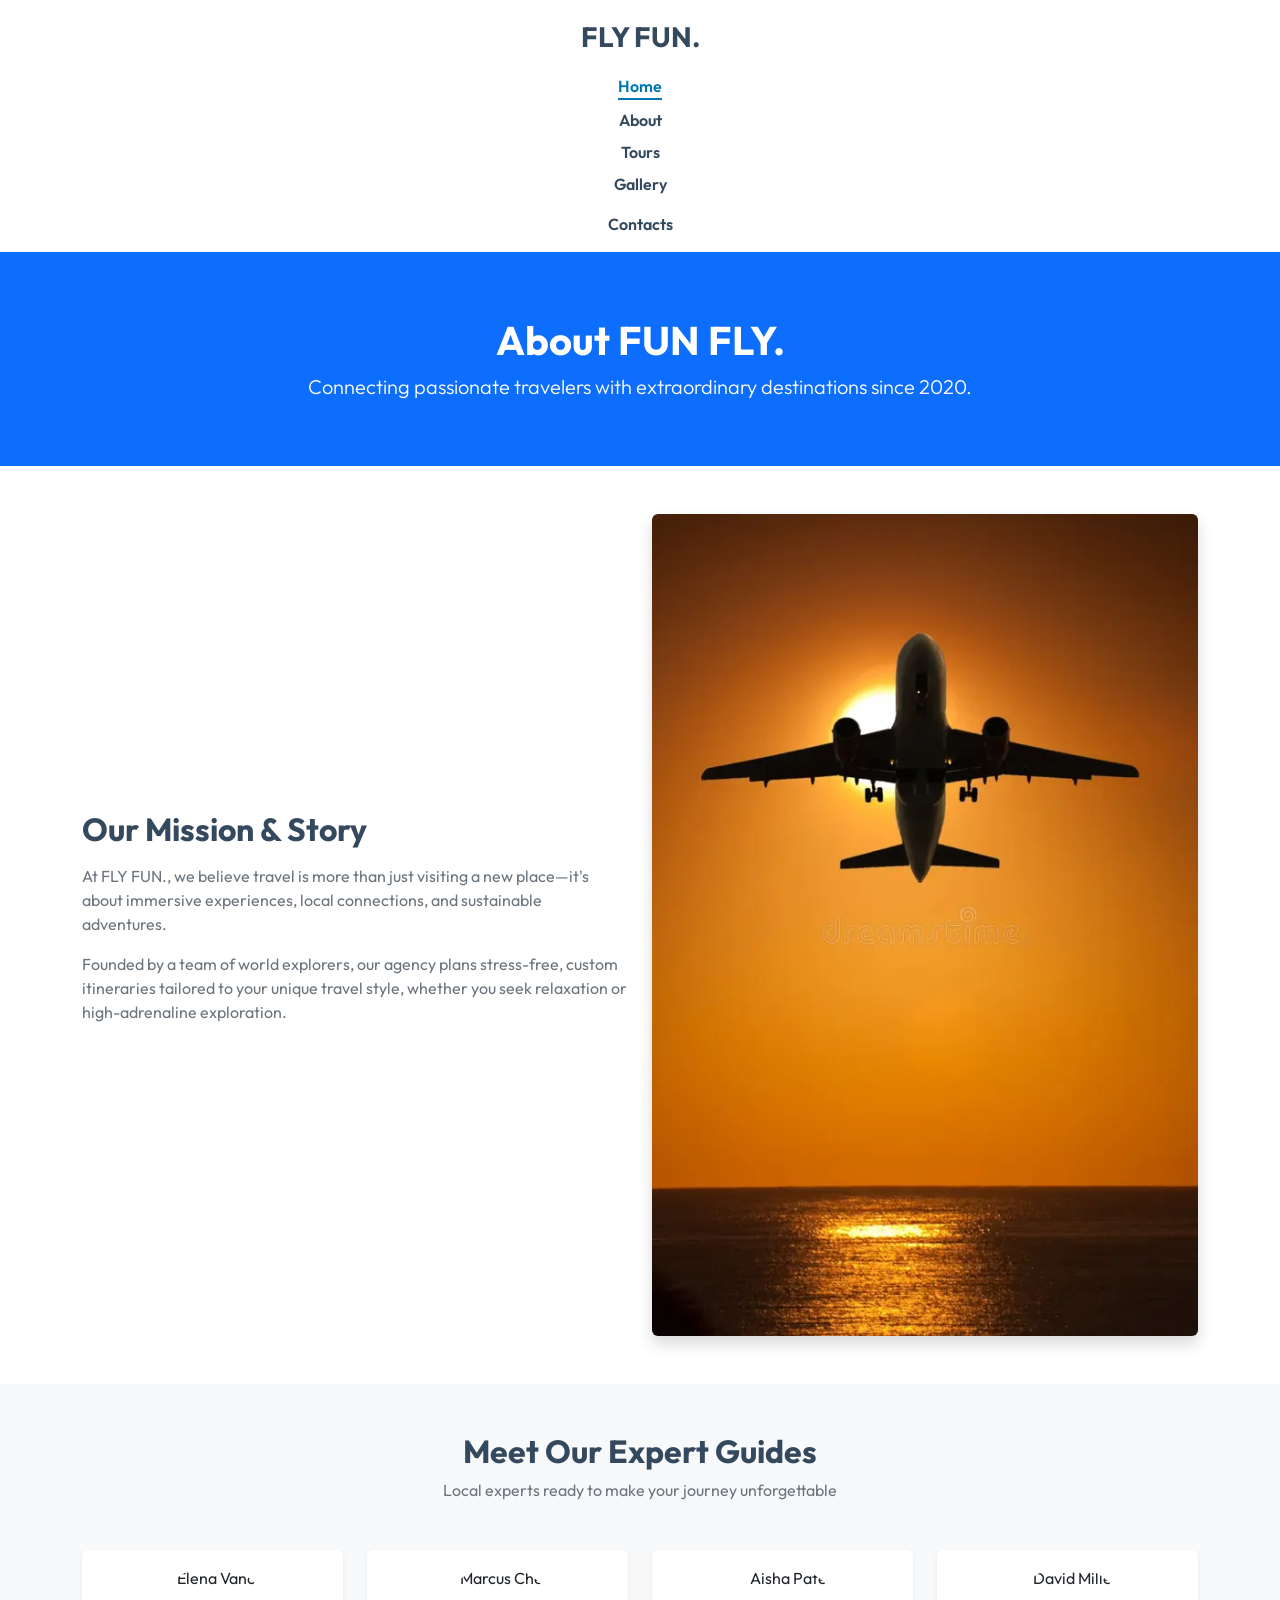
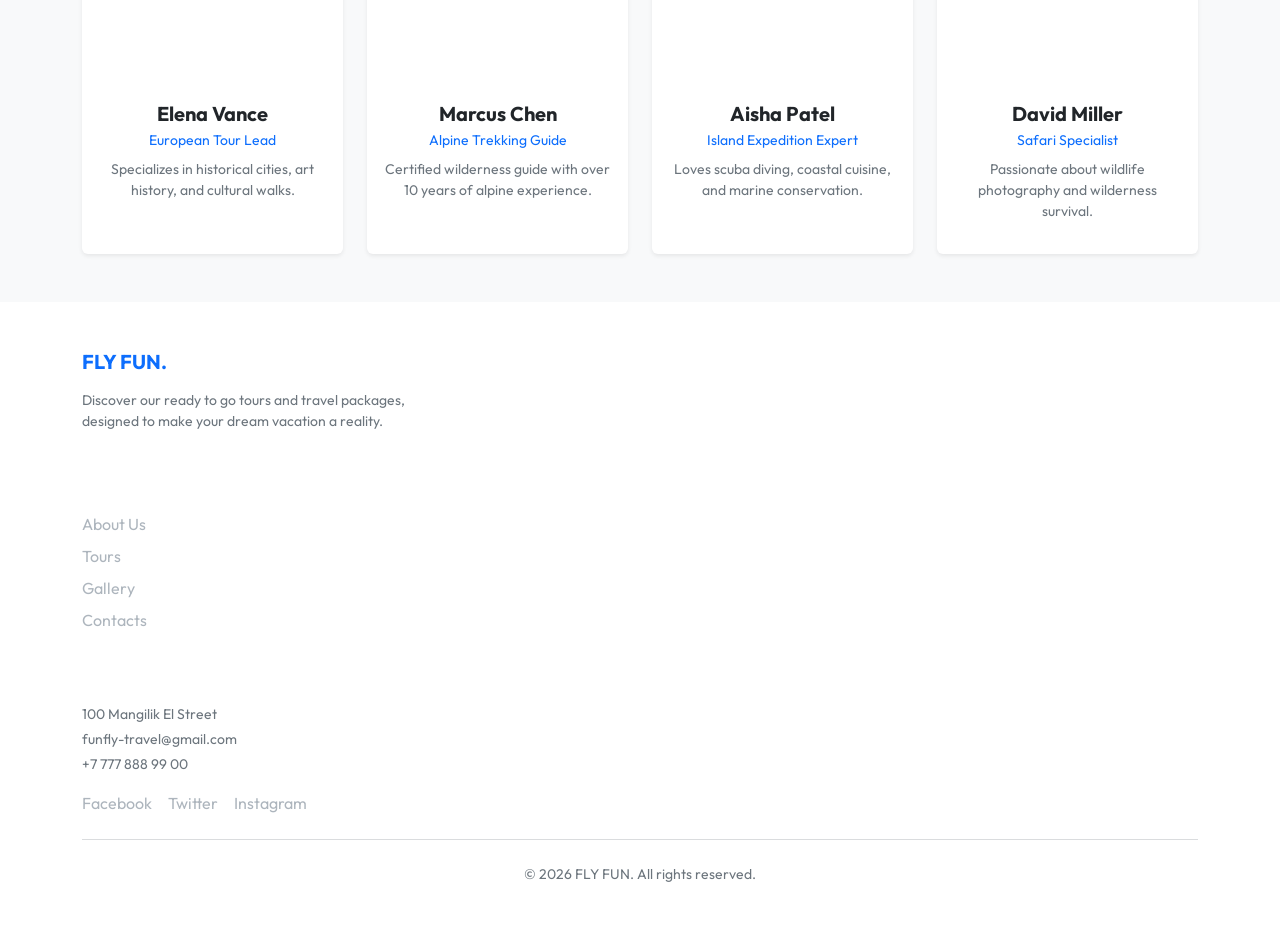
==== about.html @ 445fb888 "commit" ====
<!DOCTYPE html>
<html lang="en">
<head>
    <meta charset="UTF-8">
    <meta name="viewport" content="width=device-width, initial-scale=1.0">
    <title>Travel Agency</title>

    <link rel="preconnect" href="https://fonts.googleapis.com">
    <link rel="preconnect" href="https://fonts.gstatic.com" crossorigin>
    <link href="https://fonts.googleapis.com/css2?family=Outfit:wght@100..900&display=swap" rel="stylesheet">

    <link href="https://cdn.jsdelivr.net/npm/bootstrap@5.3.3/dist/css/bootstrap.min.css" rel="stylesheet">

    <link rel="stylesheet" href="style.css">
</head>
<body>

    <header class="custop header">
        <nav class="flex-nav container">
            <div class="logo">
                <a href="index.html" class="brand-link">FLY FUN<span>.</span></a>
            </div>
            <ul class="nav-list">
                <li><a href="index.html" class="nav-link active">Home</a></li>
                <li><a href="about.html" class="nav-link">About</a></li>
                <li><a href="tours.html" class="nav-link">Tours</a></li>
                <li><a href="gallery.html" class="nav-link">Gallery</li>
                <li><a href="contacts.html" class="nav-link">Contacts</a></li>
            </ul>
        </nav>
    </header>

    <main>
  <!-- Hero / Header Section -->
        <section class="bg-primary text-white py-5 text-center">
            <div class="container py-3">
            <h1 class="fw-bold">About FUN FLY.</h1>
            <p class="lead mb-0">Connecting passionate travelers with extraordinary destinations since 2020.</p>
            </div>
        </section>

  <!-- Story Section -->
        <section class="container py-5">
            <div class="row align-items-center gy-4">
                <div class="col-lg-6">
                    <h2 class="fw-bold mb-3">Our Mission & Story</h2>
                    <p class="text-secondary">
                    At FLY FUN., we believe travel is more than just visiting a new place—it's about immersive experiences, local connections, and sustainable adventures.
                    </p>
                    <p class="text-secondary">
                    Founded by a team of world explorers, our agency plans stress-free, custom itineraries tailored to your unique travel style, whether you seek relaxation or high-adrenaline exploration.
                    </p>
                </div>
                <div class="col-lg-6">
                    <img 
                    src="air-travel-airplane-silhouette-fyling-against-sun-water-summer-vacation-holiday-concept-45240306.jpg.webp" 
                    alt="Travel Planning" 
                    class="img-fluid rounded shadow" 
                    loading="lazy"
                    >
                </div>
            </div>
        </section>

  <!-- Team / Guides Section (Bootstrap Grid) -->
        <section class="bg-light py-5">
            <div class="container">
                <div class="text-center mb-5">
                    <h2 class="fw-bold">Meet Our Expert Guides</h2>
                    <p class="text-secondary">Local experts ready to make your journey unforgettable</p>
                 </div>

                <div class="row g-4">
        <!-- Guide 1 -->
                    <div class="col-12 col-md-6 col-lg-3">
                        <div class="card border-0 shadow-sm text-center p-3 h-100">
                        <img src="https://images.unsplash.com/photo-1534528741775-53994a69daeb?auto=format&fit=crop&w=400&q=80" class="rounded-circle mx-auto mb-3" style="width: 120px; height: 120px; object-fit: cover;" alt="Elena Vance" loading="lazy">
                        <h5 class="fw-bold mb-1">Elena Vance</h5>
                        <p class="text-primary small mb-2">European Tour Lead</p>
                        <p class="text-secondary small">Specializes in historical cities, art history, and cultural walks.</p>
                    </div>
                </div>

        <!-- Guide 2 -->
                <div class="col-12 col-md-6 col-lg-3">
                    <div class="card border-0 shadow-sm text-center p-3 h-100">
                        <img src="https://images.unsplash.com/photo-1507003211169-0a1dd7228f2d?auto=format&fit=crop&w=400&q=80" class="rounded-circle mx-auto mb-3" style="width: 120px; height: 120px; object-fit: cover;" alt="Marcus Chen" loading="lazy">
                        <h5 class="fw-bold mb-1">Marcus Chen</h5>
                        <p class="text-primary small mb-2">Alpine Trekking Guide</p>
                        <p class="text-secondary small">Certified wilderness guide with over 10 years of alpine experience.</p>
                    </div>
                </div>

        <!-- Guide 3 -->
            <div class="col-12 col-md-6 col-lg-3">
                <div class="card border-0 shadow-sm text-center p-3 h-100">
                    <img src="https://images.unsplash.com/photo-1573496359142-b8d87734a5a2?auto=format&fit=crop&w=400&q=80" class="rounded-circle mx-auto mb-3" style="width: 120px; height: 120px; object-fit: cover;" alt="Aisha Patel" loading="lazy">
                    <h5 class="fw-bold mb-1">Aisha Patel</h5>
                    <p class="text-primary small mb-2">Island Expedition Expert</p>
                    <p class="text-secondary small">Loves scuba diving, coastal cuisine, and marine conservation.</p>
                </div>
            </div>

        <!-- Guide 4 -->
            <div class="col-12 col-md-6 col-lg-3">
                <div class="card border-0 shadow-sm text-center p-3 h-100">
                    <img src="https://images.unsplash.com/photo-1500648767791-00dcc994a43e?auto=format&fit=crop&w=400&q=80" class="rounded-circle mx-auto mb-3" style="width: 120px; height: 120px; object-fit: cover;" alt="David Miller" loading="lazy">
                    <h5 class="fw-bold mb-1">David Miller</h5>
                    <p class="text-primary small mb-2">Safari Specialist</p>
                    <p class="text-secondary small">Passionate about wildlife photography and wilderness survival.</p>
                </div>
            </div>
        </div>
      </div>
    </div>
  </section>
</main>

    <footer class="bg-daark text-white py-5 mt-auto">
        <div class="container">
            <div class="row gy-4">
                <!--col1--> 
                <div class="col-12 col-md-4">
                    <h5 class="fw-bold text-primary mb-3">FLY FUN.</h5>
                    <p class="text-secondary small">
                        Discover our ready to go tours and travel packages, designed to make your dream vacation a reality. 
                    </p>
                </div>

                <div class="col-12 col-md4">
                    <h5 class="fw-bold mb-3">Quick Links </h5>
                    <ul class="list-unstyled footer-links">
                        <li><a href="about.html">About Us</a></li>
                        <li><a href="tours.html">Tours</a></li>
                        <li><a href="gallery.html">Gallery</a></li>
                        <li><a href="contacts.html">Contacts</a></li>
                    </ul>
                </div>

                <div class="col-12 col-md4">
                    <h5 class="fw-bold md-3">Contact Us</h5>
                    <p class="mb-1 text-secondary small"> 100 Mangilik El Street</p>
                    <p class="mb-1 text-secondary small"> funfly-travel@gmail.com</p>
                    <p class="mb-3 text-secondary small"> +7 777 888 99 00</p>
                     
                    <div class="social-links">
                        <a href="#" aria-label="Facebook">Facebook</a>
                        <a href="#" aria-label="Twitter">Twitter</i></a>
                        <a href="#" aria-label="Instagram">Instagram</a>
                     </div>
                </div>
            </div>
             <hr class="my-4 border-secondary">
            <div class="text-center small text-secondary">
                <p class="mb-0">&copy; 2026 FLY FUN. All rights reserved.</p>
            </div>
        </div>

        
    </footer>
</body>
</html>
---- style.css ----
:root{
    --primary-color: #0077b6;
    --secondary-color: #00b4d8;
    --dark-color: #34495e;
    --light-color: #ecf0f1;

    --font-main:"Outfit", sans-serif;
}
body{
    font-family: var(--font-main);
    font-optical-sizing: auto;
    font-style: normal;
    color: var(--dark-color);
    margin: 0;
}
h1, h2, h3, h4, h5, h6{
    font-family: var(--font-main);
    font-weight: 700;
}
p{
    font-family: var(--font-main);
    font-weight: 400;
}
.custom-header{
    position: sticky;
    top: 0;
    z-index: 1000;
    background-color: #ffffff;
}
.flex-nav{
    display: flex;
    justify-content: space-between;
    align-items: center;
    padding: 1rem 0;
}

.brand-link{
    font-size: 1.75rem;
    font-weight: 700;
    color: var(--dark-color);
    text-decoration: none;
}
.brand-linkspan{
    color: var(--primary-color);

}
.nav-list{
    display: flex;
    list-style: none;
    gap: 1.5rem;
    padding: 0;
    margin: 0;
}
.nav-link{
    text-decoration: none;
    color: var(--dark-color);
    font-weight: 600;
    transition: color 0.3s ease;
}

.nav-link:hover,
.nav-link:focus{
    color: var(--primary-color);
    outline: none;
}
.nav-link.active{
    color: var(--primary-color);
    border-bottom: 2px solid var(--primary-color);
}

@media (min-width: 768px){
    .flex-nav{
        flex-direction: column;
        gap: 1rem;
    }
    .nav-list{
        flex-direction: column;
        align-items: center;
        gap: 0.5rem;
    }
}

.footer-links li{
    margin-bottom: 0.5rem;
}

.footer-links a,
.social-links a{
    color: #adb5bd;
    text-decoration: none;
    transition: color 0.3s ease;
}

.footer-links a:hover,
.footer-links a:focus,
.social-links a:hover,
.social-links a:focus{
    color: var(--primary-color);
    outline: none;
}

.social-links{
    display: flex;
    gap: 1rem;
}

/* Hero Section Styling */
.hero-section {
  background: linear-gradient(rgba(0, 0, 0, 0.55), rgba(0, 0, 0, 0.55)),
              url('https://images.unsplash.com/photo-1488646953014-85cb44e25828?auto=format&fit=crop&w=1600&q=80') center/cover no-repeat;
  padding: 6rem 0;
}

/* Destination Card Enhancements */
.destination-card {
  transition: transform 0.3s ease, box-shadow 0.3s ease;
}

.destination-card:hover {
  transform: translateY(-6px);
  box-shadow: 0 10px 20px rgba(0, 0, 0, 0.12) !important;
}

.destination-card img {
  height: 220px;
  object-fit: cover;
}
/* Custom CSS Grid Gallery */
.custom-gallery-grid {
  display: grid;
  grid-template-columns: repeat(auto-fit, minmax(280px, 1fr));
  gap: 1.5rem;
}

.gallery-card {
  position: relative;
  border-radius: 8px;
  overflow: hidden;
  box-shadow: 0 4px 12px rgba(0,0,0,0.08);
}

.gallery-card img {
  width: 100%;
  height: 250px;
  object-fit: cover;
  display: block;
  transition: transform 0.3s ease;
}

.gallery-card:hover img {
  transform: scale(1.05);
}

.gallery-caption {
  position: absolute;
  bottom: 0;
  left: 0;
  right: 0;
  background: linear-gradient(transparent, rgba(0, 0, 0, 0.75));
  color: #fff;
  padding: 1rem 0.75rem 0.5rem;
  font-size: 0.95rem;
  font-weight: 600;
}
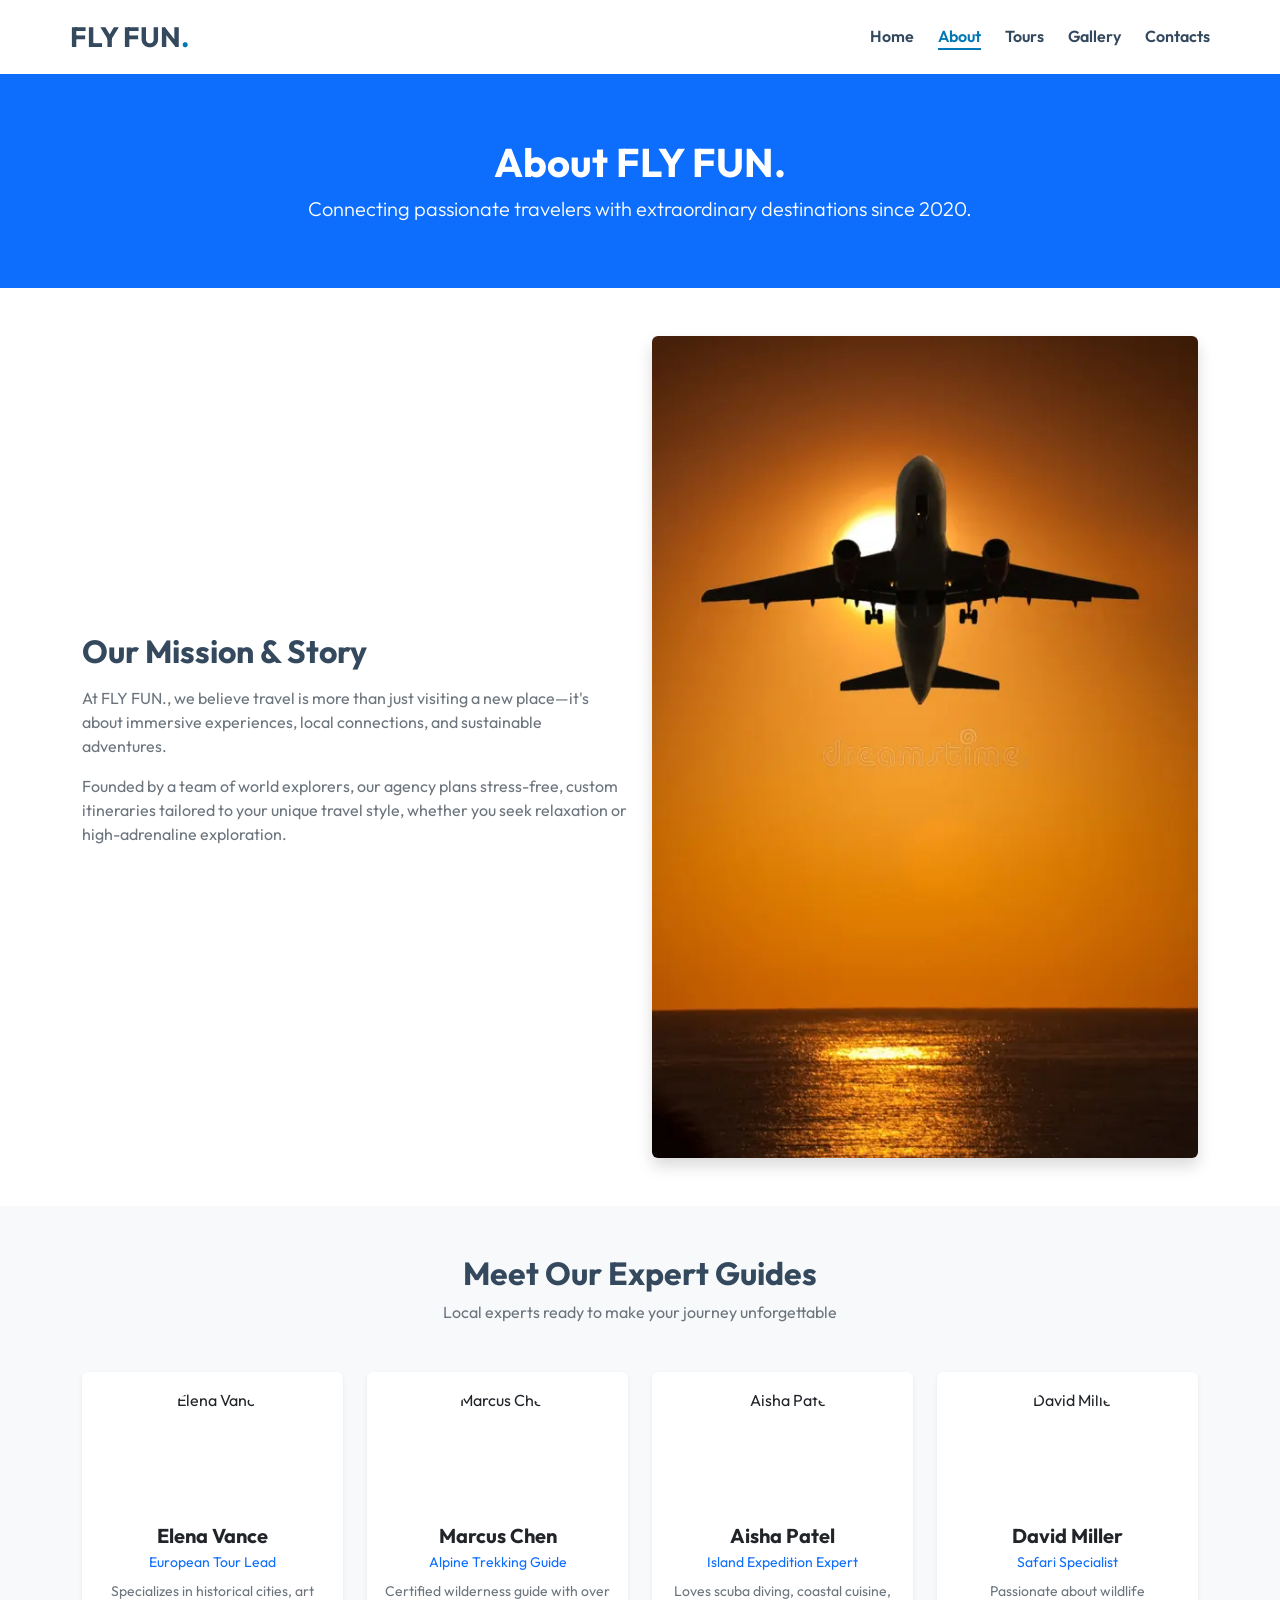
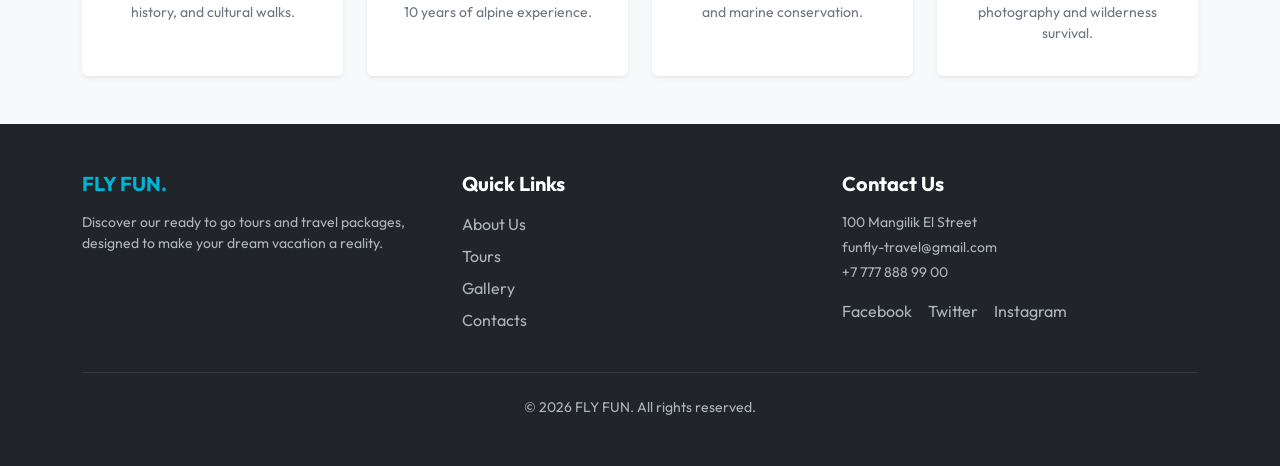
==== commit b1f155ee: "Fix travel website requirements and add English team README" ====
--- a/about.html
+++ b/about.html
@@ -1,162 +1,156 @@
 <!DOCTYPE html>
 <html lang="en">
-<head>
-    <meta charset="UTF-8">
-    <meta name="viewport" content="width=device-width, initial-scale=1.0">
-    <title>Travel Agency</title>
-
-    <link rel="preconnect" href="https://fonts.googleapis.com">
-    <link rel="preconnect" href="https://fonts.gstatic.com" crossorigin>
-    <link href="https://fonts.googleapis.com/css2?family=Outfit:wght@100..900&display=swap" rel="stylesheet">
-
-    <link href="https://cdn.jsdelivr.net/npm/bootstrap@5.3.3/dist/css/bootstrap.min.css" rel="stylesheet">
-
-    <link rel="stylesheet" href="style.css">
-</head>
-<body>
-
-    <header class="custop header">
-        <nav class="flex-nav container">
-            <div class="logo">
-                <a href="index.html" class="brand-link">FLY FUN<span>.</span></a>
-            </div>
-            <ul class="nav-list">
-                <li><a href="index.html" class="nav-link active">Home</a></li>
-                <li><a href="about.html" class="nav-link">About</a></li>
-                <li><a href="tours.html" class="nav-link">Tours</a></li>
-                <li><a href="gallery.html" class="nav-link">Gallery</li>
-                <li><a href="contacts.html" class="nav-link">Contacts</a></li>
-            </ul>
-        </nav>
-    </header>
-
-    <main>
-  <!-- Hero / Header Section -->
-        <section class="bg-primary text-white py-5 text-center">
-            <div class="container py-3">
-            <h1 class="fw-bold">About FUN FLY.</h1>
-            <p class="lead mb-0">Connecting passionate travelers with extraordinary destinations since 2020.</p>
-            </div>
-        </section>
-
-  <!-- Story Section -->
-        <section class="container py-5">
-            <div class="row align-items-center gy-4">
-                <div class="col-lg-6">
-                    <h2 class="fw-bold mb-3">Our Mission & Story</h2>
-                    <p class="text-secondary">
-                    At FLY FUN., we believe travel is more than just visiting a new place—it's about immersive experiences, local connections, and sustainable adventures.
-                    </p>
-                    <p class="text-secondary">
-                    Founded by a team of world explorers, our agency plans stress-free, custom itineraries tailored to your unique travel style, whether you seek relaxation or high-adrenaline exploration.
-                    </p>
+    <head>
+        <meta charset="UTF-8">
+        <meta name="viewport" content="width=device-width, initial-scale=1.0">
+        <title>About | FLY FUN</title>
+        <link rel="preconnect" href="https://fonts.googleapis.com">
+        <link rel="preconnect" href="https://fonts.gstatic.com" crossorigin>
+        <link href="https://fonts.googleapis.com/css2?family=Outfit:wght@100..900&amp;display=swap" rel="stylesheet">
+        <link href="css/bootstrap.min.css" rel="stylesheet">
+        <link rel="stylesheet" href="css/style.css">
+    </head>
+    <body>
+        <header class="custom-header">
+            <nav class="flex-nav container" aria-label="Main navigation">
+                <div class="logo">
+                    <a href="index.html" class="brand-link">FLY FUN<span>.</span>
+                    </a>
                 </div>
-                <div class="col-lg-6">
-                    <img 
-                    src="air-travel-airplane-silhouette-fyling-against-sun-water-summer-vacation-holiday-concept-45240306.jpg.webp" 
-                    alt="Travel Planning" 
-                    class="img-fluid rounded shadow" 
-                    loading="lazy"
-                    >
+                <ul class="nav-list">
+                    <li>
+                        <a href="index.html" class="nav-link">Home</a>
+                    </li>
+                    <li>
+                        <a href="about.html" class="nav-link active" aria-current="page">About</a>
+                    </li>
+                    <li>
+                        <a href="tours.html" class="nav-link">Tours</a>
+                    </li>
+                    <li>
+                        <a href="gallery.html" class="nav-link">Gallery</a>
+                    </li>
+                    <li>
+                        <a href="contacts.html" class="nav-link">Contacts</a>
+                    </li>
+                </ul>
+            </nav>
+        </header>
+        <main>
+            <!--Hero / Header Section-->
+            <section class="bg-primary text-white py-5 text-center">
+                <div class="container py-3">
+                    <h1 class="fw-bold">About FLY FUN.</h1>
+                    <p class="lead mb-0">Connecting passionate travelers with extraordinary destinations since 2020.</p>
+                </div>
+            </section>
+            <!--Story Section-->
+            <section class="container py-5">
+                <div class="row align-items-center gy-4">
+                    <div class="col-lg-6">
+                        <h2 class="fw-bold mb-3">Our Mission &amp; Story</h2>
+                        <p class="text-secondary">At FLY FUN., we believe travel is more than just visiting a new place—it's about immersive experiences, local connections, and sustainable adventures.</p>
+                        <p class="text-secondary">Founded by a team of world explorers, our agency plans stress-free, custom itineraries tailored to your unique travel style, whether you seek relaxation or high-adrenaline exploration.</p>
+                    </div>
+                    <div class="col-lg-6">
+                        <img src="air-travel-airplane-silhouette-fyling-against-sun-water-summer-vacation-holiday-concept-45240306.jpg.webp" alt="Travel Planning" class="img-fluid rounded shadow" loading="lazy">
+                    </div>
+                </div>
+            </section>
+            <!--Team / Guides Section (Bootstrap Grid)-->
+            <section class="bg-light py-5">
+                <div class="container">
+                    <div class="text-center mb-5">
+                        <h2 class="fw-bold">Meet Our Expert Guides</h2>
+                        <p class="text-secondary">Local experts ready to make your journey unforgettable</p>
+                    </div>
+                    <div class="row g-4">
+                        <!--Guide 1-->
+                        <div class="col-12 col-md-6 col-lg-3">
+                            <div class="card border-0 shadow-sm text-center p-3 h-100">
+                                <img src="https://images.unsplash.com/photo-1534528741775-53994a69daeb?auto=format&amp;fit=crop&amp;w=400&amp;q=80" class="rounded-circle mx-auto mb-3 guide-photo" alt="Elena Vance" loading="lazy">
+                                <h3 class="h5 fw-bold mb-1">Elena Vance</h3>
+                                <p class="text-primary small mb-2">European Tour Lead</p>
+                                <p class="text-secondary small">Specializes in historical cities, art history, and cultural walks.</p>
+                            </div>
+                        </div>
+                        <!--Guide 2-->
+                        <div class="col-12 col-md-6 col-lg-3">
+                            <div class="card border-0 shadow-sm text-center p-3 h-100">
+                                <img src="https://images.unsplash.com/photo-1507003211169-0a1dd7228f2d?auto=format&amp;fit=crop&amp;w=400&amp;q=80" class="rounded-circle mx-auto mb-3 guide-photo" alt="Marcus Chen" loading="lazy">
+                                <h3 class="h5 fw-bold mb-1">Marcus Chen</h3>
+                                <p class="text-primary small mb-2">Alpine Trekking Guide</p>
+                                <p class="text-secondary small">Certified wilderness guide with over 10 years of alpine experience.</p>
+                            </div>
+                        </div>
+                        <!--Guide 3-->
+                        <div class="col-12 col-md-6 col-lg-3">
+                            <div class="card border-0 shadow-sm text-center p-3 h-100">
+                                <img src="https://images.unsplash.com/photo-1573496359142-b8d87734a5a2?auto=format&amp;fit=crop&amp;w=400&amp;q=80" class="rounded-circle mx-auto mb-3 guide-photo" alt="Aisha Patel" loading="lazy">
+                                <h3 class="h5 fw-bold mb-1">Aisha Patel</h3>
+                                <p class="text-primary small mb-2">Island Expedition Expert</p>
+                                <p class="text-secondary small">Loves scuba diving, coastal cuisine, and marine conservation.</p>
+                            </div>
+                        </div>
+                        <!--Guide 4-->
+                        <div class="col-12 col-md-6 col-lg-3">
+                            <div class="card border-0 shadow-sm text-center p-3 h-100">
+                                <img src="https://images.unsplash.com/photo-1500648767791-00dcc994a43e?auto=format&amp;fit=crop&amp;w=400&amp;q=80" class="rounded-circle mx-auto mb-3 guide-photo" alt="David Miller" loading="lazy">
+                                <h3 class="h5 fw-bold mb-1">David Miller</h3>
+                                <p class="text-primary small mb-2">Safari Specialist</p>
+                                <p class="text-secondary small">Passionate about wildlife photography and wilderness survival.</p>
+                            </div>
+                        </div>
+                    </div>
+                </div>
+            </section>
+        </main>
+        <footer class="site-footer bg-dark text-white py-5 mt-auto">
+            <div class="container">
+                <div class="row gy-4">
+                    <!--col1-->
+                    <div class="col-12 col-md-4">
+                        <h2 class="h5 fw-bold text-primary mb-3">FLY FUN.</h2>
+                        <p class="text-secondary small">Discover our ready to go tours and travel packages, designed to make your dream vacation a reality.</p>
+                    </div>
+                    <div class="col-12 col-md-4">
+                        <h2 class="h5 fw-bold mb-3">Quick Links</h2>
+                        <ul class="list-unstyled footer-links">
+                            <li>
+                                <a href="about.html">About Us</a>
+                            </li>
+                            <li>
+                                <a href="tours.html">Tours</a>
+                            </li>
+                            <li>
+                                <a href="gallery.html">Gallery</a>
+                            </li>
+                            <li>
+                                <a href="contacts.html">Contacts</a>
+                            </li>
+                        </ul>
+                    </div>
+                    <div class="col-12 col-md-4">
+                        <h2 class="h5 fw-bold mb-3">Contact Us</h2>
+                        <p class="mb-1 text-secondary small">100 Mangilik El Street</p>
+                        <p class="mb-1 text-secondary small">
+                            <a class="contact-link" href="mailto:funfly-travel@gmail.com">funfly-travel@gmail.com</a>
+                        </p>
+                        <p class="mb-3 text-secondary small">
+                            <a class="contact-link" href="tel:+77778889900">+7 777 888 99 00</a>
+                        </p>
+                        <div class="social-links">
+                            <a href="https://www.facebook.com/" aria-label="Facebook website">Facebook</a>
+                            <a href="https://x.com/" aria-label="Twitter website">Twitter</a>
+                            <a href="https://www.instagram.com/" aria-label="Instagram website">Instagram</a>
+                        </div>
+                    </div>
+                </div>
+                <hr class="my-4 border-secondary">
+                <div class="text-center small text-secondary">
+                    <p class="mb-0">© 2026 FLY FUN. All rights reserved.</p>
                 </div>
             </div>
-        </section>
-
-  <!-- Team / Guides Section (Bootstrap Grid) -->
-        <section class="bg-light py-5">
-            <div class="container">
-                <div class="text-center mb-5">
-                    <h2 class="fw-bold">Meet Our Expert Guides</h2>
-                    <p class="text-secondary">Local experts ready to make your journey unforgettable</p>
-                 </div>
-
-                <div class="row g-4">
-        <!-- Guide 1 -->
-                    <div class="col-12 col-md-6 col-lg-3">
-                        <div class="card border-0 shadow-sm text-center p-3 h-100">
-                        <img src="https://images.unsplash.com/photo-1534528741775-53994a69daeb?auto=format&fit=crop&w=400&q=80" class="rounded-circle mx-auto mb-3" style="width: 120px; height: 120px; object-fit: cover;" alt="Elena Vance" loading="lazy">
-                        <h5 class="fw-bold mb-1">Elena Vance</h5>
-                        <p class="text-primary small mb-2">European Tour Lead</p>
-                        <p class="text-secondary small">Specializes in historical cities, art history, and cultural walks.</p>
-                    </div>
-                </div>
-
-        <!-- Guide 2 -->
-                <div class="col-12 col-md-6 col-lg-3">
-                    <div class="card border-0 shadow-sm text-center p-3 h-100">
-                        <img src="https://images.unsplash.com/photo-1507003211169-0a1dd7228f2d?auto=format&fit=crop&w=400&q=80" class="rounded-circle mx-auto mb-3" style="width: 120px; height: 120px; object-fit: cover;" alt="Marcus Chen" loading="lazy">
-                        <h5 class="fw-bold mb-1">Marcus Chen</h5>
-                        <p class="text-primary small mb-2">Alpine Trekking Guide</p>
-                        <p class="text-secondary small">Certified wilderness guide with over 10 years of alpine experience.</p>
-                    </div>
-                </div>
-
-        <!-- Guide 3 -->
-            <div class="col-12 col-md-6 col-lg-3">
-                <div class="card border-0 shadow-sm text-center p-3 h-100">
-                    <img src="https://images.unsplash.com/photo-1573496359142-b8d87734a5a2?auto=format&fit=crop&w=400&q=80" class="rounded-circle mx-auto mb-3" style="width: 120px; height: 120px; object-fit: cover;" alt="Aisha Patel" loading="lazy">
-                    <h5 class="fw-bold mb-1">Aisha Patel</h5>
-                    <p class="text-primary small mb-2">Island Expedition Expert</p>
-                    <p class="text-secondary small">Loves scuba diving, coastal cuisine, and marine conservation.</p>
-                </div>
-            </div>
-
-        <!-- Guide 4 -->
-            <div class="col-12 col-md-6 col-lg-3">
-                <div class="card border-0 shadow-sm text-center p-3 h-100">
-                    <img src="https://images.unsplash.com/photo-1500648767791-00dcc994a43e?auto=format&fit=crop&w=400&q=80" class="rounded-circle mx-auto mb-3" style="width: 120px; height: 120px; object-fit: cover;" alt="David Miller" loading="lazy">
-                    <h5 class="fw-bold mb-1">David Miller</h5>
-                    <p class="text-primary small mb-2">Safari Specialist</p>
-                    <p class="text-secondary small">Passionate about wildlife photography and wilderness survival.</p>
-                </div>
-            </div>
-        </div>
-      </div>
-    </div>
-  </section>
-</main>
-
-    <footer class="bg-daark text-white py-5 mt-auto">
-        <div class="container">
-            <div class="row gy-4">
-                <!--col1--> 
-                <div class="col-12 col-md-4">
-                    <h5 class="fw-bold text-primary mb-3">FLY FUN.</h5>
-                    <p class="text-secondary small">
-                        Discover our ready to go tours and travel packages, designed to make your dream vacation a reality. 
-                    </p>
-                </div>
-
-                <div class="col-12 col-md4">
-                    <h5 class="fw-bold mb-3">Quick Links </h5>
-                    <ul class="list-unstyled footer-links">
-                        <li><a href="about.html">About Us</a></li>
-                        <li><a href="tours.html">Tours</a></li>
-                        <li><a href="gallery.html">Gallery</a></li>
-                        <li><a href="contacts.html">Contacts</a></li>
-                    </ul>
-                </div>
-
-                <div class="col-12 col-md4">
-                    <h5 class="fw-bold md-3">Contact Us</h5>
-                    <p class="mb-1 text-secondary small"> 100 Mangilik El Street</p>
-                    <p class="mb-1 text-secondary small"> funfly-travel@gmail.com</p>
-                    <p class="mb-3 text-secondary small"> +7 777 888 99 00</p>
-                     
-                    <div class="social-links">
-                        <a href="#" aria-label="Facebook">Facebook</a>
-                        <a href="#" aria-label="Twitter">Twitter</i></a>
-                        <a href="#" aria-label="Instagram">Instagram</a>
-                     </div>
-                </div>
-            </div>
-             <hr class="my-4 border-secondary">
-            <div class="text-center small text-secondary">
-                <p class="mb-0">&copy; 2026 FLY FUN. All rights reserved.</p>
-            </div>
-        </div>
-
-        
-    </footer>
-</body>
-</html>+        </footer>
+    </body>
+</html>
--- a/css/style.css
+++ b/css/style.css
@@ -0,0 +1,268 @@
+:root {
+    --primary-color: #0077b6;
+    --secondary-color: #00b4d8;
+    --dark-color: #34495e;
+    --light-color: #ecf0f1;
+
+    --font-main: "Outfit", sans-serif;
+}
+body {
+    font-family: var(--font-main);
+    font-optical-sizing: auto;
+    font-style: normal;
+    color: var(--dark-color);
+    margin: 0;
+    display: flex;
+    flex-direction: column;
+    min-height: 100vh;
+}
+main {
+    flex: 1;
+}
+h1, h2, h3, h4, h5, h6 {
+    font-family: var(--font-main);
+    font-weight: 700;
+}
+p {
+    font-family: var(--font-main);
+    font-weight: 400;
+}
+.custom-header {
+    position: sticky;
+    top: 0;
+    z-index: 1000;
+    background-color: #ffffff;
+}
+.flex-nav {
+    display: flex;
+    justify-content: space-between;
+    align-items: center;
+    padding: 1rem 0;
+}
+
+.brand-link {
+    font-size: 1.75rem;
+    font-weight: 700;
+    color: var(--dark-color);
+    text-decoration: none;
+}
+.brand-link span {
+    color: var(--primary-color);
+
+}
+.nav-list {
+    display: flex;
+    list-style: none;
+    gap: 1.5rem;
+    padding: 0;
+    margin: 0;
+}
+.nav-link {
+    text-decoration: none;
+    color: var(--dark-color);
+    font-weight: 600;
+    transition: color 0.3s ease;
+}
+
+.nav-link:hover,
+.nav-link:focus {
+    color: var(--primary-color);
+}
+.nav-link.active {
+    color: var(--primary-color);
+    border-bottom: 2px solid var(--primary-color);
+}
+
+.footer-links li {
+    margin-bottom: 0.5rem;
+}
+
+.footer-links a,
+.social-links a,
+.contact-link {
+    color: #adb5bd;
+    text-decoration: none;
+    transition: color 0.3s ease;
+}
+
+.footer-links a:hover,
+.footer-links a:focus,
+.social-links a:hover,
+.social-links a:focus,
+.contact-link:hover,
+.contact-link:focus {
+    color: var(--secondary-color);
+}
+
+.social-links {
+    display: flex;
+    flex-wrap: wrap;
+    gap: 1rem;
+}
+
+.site-footer .text-secondary {
+    color: #adb5bd !important;
+}
+
+.site-footer .text-primary {
+    color: var(--secondary-color) !important;
+}
+
+a:focus-visible,
+button:focus-visible,
+.btn:focus-visible {
+    outline: 3px solid var(--primary-color);
+    outline-offset: 3px;
+}
+
+.site-footer a:focus-visible,
+.hero-section a:focus-visible {
+    outline-color: var(--secondary-color);
+}
+
+/* Hero Section Styling */
+.hero-section {
+    background: linear-gradient(rgba(0, 0, 0, 0.55), rgba(0, 0, 0, 0.55)),
+    url('https://images.unsplash.com/photo-1488646953014-85cb44e25828?auto=format&fit=crop&w=1600&q=80') center/cover no-repeat;
+    padding: 6rem 0;
+}
+
+.hero-description {
+    max-width: 600px;
+}
+
+.guide-photo {
+    width: 120px;
+    height: 120px;
+    object-fit: cover;
+}
+
+#booking-form {
+    scroll-margin-top: 8rem;
+}
+
+#booking-feedback {
+    white-space: pre-line;
+    overflow-wrap: anywhere;
+}
+
+.custom-table tbody tr:nth-child(even) > * {
+    --bs-table-bg: var(--light-color);
+}
+
+/* Destination Card Enhancements */
+.destination-card {
+    transition: transform 0.3s ease, box-shadow 0.3s ease;
+}
+
+.destination-card:hover {
+    transform: translateY(-6px);
+    box-shadow: 0 10px 20px rgba(0, 0, 0, 0.12) !important;
+}
+
+.destination-card img {
+    height: 220px;
+    object-fit: cover;
+}
+/* Custom CSS Grid Gallery */
+.custom-gallery-grid {
+    display: grid;
+    grid-template-columns: repeat(auto-fit, minmax(280px, 1fr));
+    gap: 1.5rem;
+}
+
+.gallery-card {
+    position: relative;
+    border-radius: 8px;
+    overflow: hidden;
+    box-shadow: 0 4px 12px rgba(0,0,0,0.08);
+}
+
+.gallery-card img {
+    width: 100%;
+    height: 250px;
+    object-fit: cover;
+    display: block;
+    transition: transform 0.3s ease;
+}
+
+.gallery-card:hover img {
+    transform: scale(1.05);
+}
+
+.gallery-caption {
+    position: absolute;
+    bottom: 0;
+    left: 0;
+    right: 0;
+    background: linear-gradient(transparent, rgba(0, 0, 0, 0.75));
+    color: #fff;
+    padding: 1rem 0.75rem 0.5rem;
+    font-size: 0.95rem;
+    font-weight: 600;
+}
+
+/* Tablet: keep the logo above a compact, wrapping navigation menu. */
+@media (max-width: 767.98px) {
+    .flex-nav {
+        flex-direction: column;
+        gap: 0.5rem;
+        padding: 0.75rem 0.75rem;
+    }
+
+    .nav-list {
+        flex-wrap: wrap;
+        justify-content: center;
+        gap: 0.25rem 1rem;
+        width: 100%;
+    }
+}
+
+/* Mobile: reduce spacing and let the gallery fit narrow viewports. */
+@media (max-width: 575.98px) {
+    .brand-link {
+        font-size: 1.5rem;
+    }
+
+    .nav-list {
+        gap: 0.25rem 0.75rem;
+    }
+
+    .nav-link {
+        font-size: 0.875rem;
+        padding: 0.25rem 0;
+    }
+
+    .hero-section .container {
+        padding-top: 1.5rem !important;
+        padding-bottom: 1.5rem !important;
+    }
+
+    .hero-section .btn {
+        margin-bottom: 0.5rem;
+    }
+
+    .custom-gallery-grid {
+        grid-template-columns: minmax(0, 1fr);
+        gap: 1rem;
+    }
+
+    .social-links {
+        gap: 0.5rem 1rem;
+    }
+}
+
+@media (prefers-reduced-motion: reduce) {
+    .nav-link,
+    .footer-links a,
+    .social-links a,
+    .destination-card,
+    .gallery-card img {
+        transition: none;
+    }
+
+    .destination-card:hover,
+    .gallery-card:hover img {
+        transform: none;
+    }
+}
